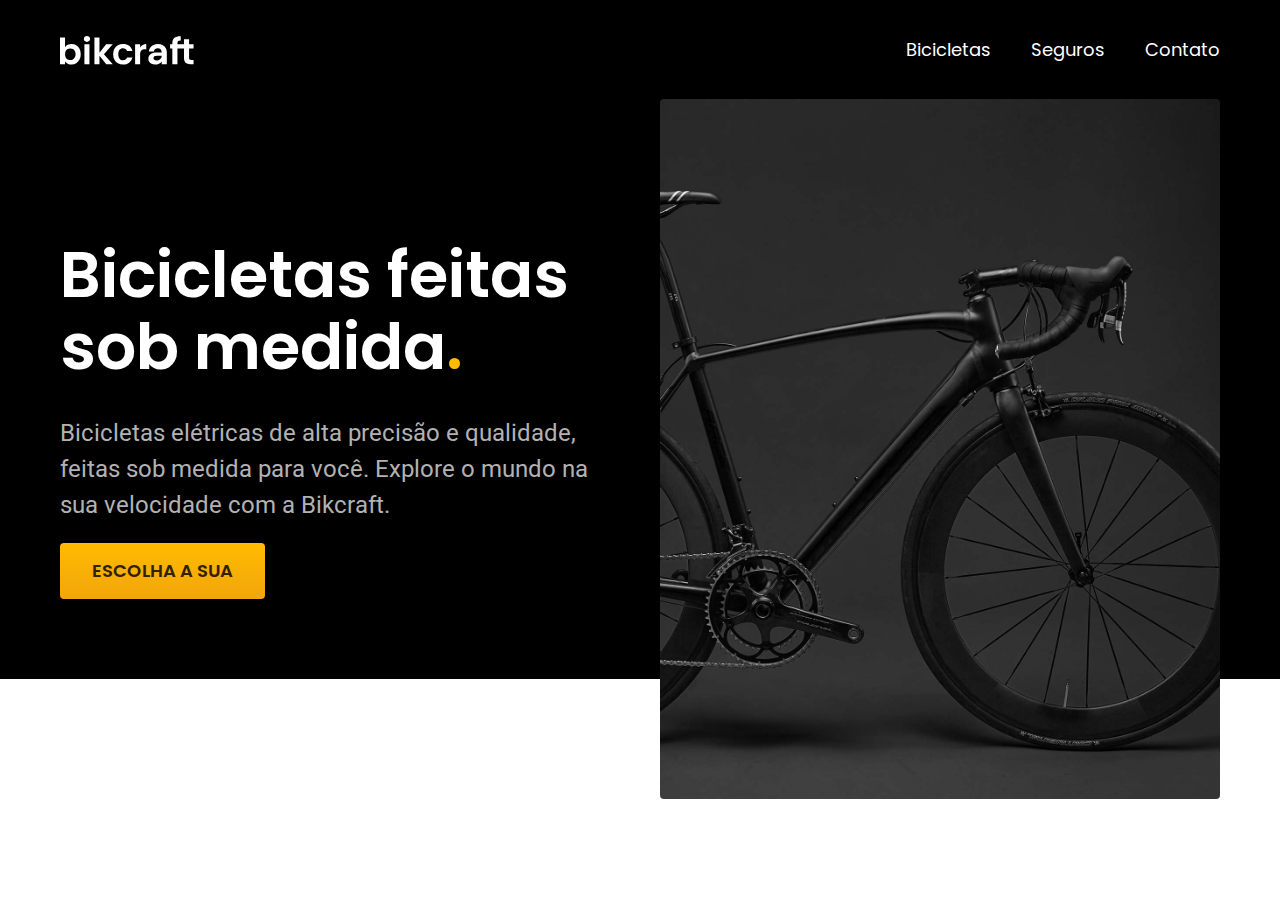
==== index.html @ 0b23254a "implementação do header e da home - aula 1009" ====
<!DOCTYPE html>
<html lang="pt-br">

<head>
  <meta charset="UTF-8">
  <meta name="viewport" content="width=device-width, initial-scale=1.0">

  <title>Bikcraft - Bicicletas Elétricas</title>
  <meta name="description" content="Bicicletas elétricas de alta precisão e qualidade,  feitas sob medida para o cliente. Explore o mundo na sua velocidade com a Bikcraft.">

  <link rel="stylesheet" href="./css/style.css">
  <!-- FONTES - Tipografia -->
  <link rel="preconnect" href="https://fonts.googleapis.com">
  <link rel="preconnect" href="https://fonts.gstatic.com" crossorigin>
  <link href="https://fonts.googleapis.com/css2?family=Poppins:wght@400;600&family=Roboto:wght@400;500&display=swap" rel="stylesheet">

</head>

<body>
  <header class="header-bg">
    <div class="header">
      <a href="./">
        <img src="img/bikcraft.svg" alt="Bikcraft">
      </a>

      <nav aria-label="primaria">
        <ul class="header-menu">
          <li><a href="./bicicletas.html">Bicicletas</a></li>
          <li><a href="./seguros.html">Seguros</a></li>
          <li><a href="./contato.html">Contato</a></li>
        </ul>
      </nav>
    </div>
  </header>

  <main class="introducao-bg">
    <div class="introducao">
      <div class="introducao-conteudo">
        <h1>Bicicletas feitas sob medida<span>.</span></h1>
        <p>Bicicletas elétricas de alta precisão e qualidade, feitas sob medida para você. Explore o mundo na sua velocidade com a Bikcraft.</p>
        <a class="botao" href="./bicicletas.html">Escolha a sua</a>
      </div>
      <div>
        <img src="img/fotos/introducao.jpg" alt="Bicicleta elétrica preta.">
      </div>
    </div>

  </main>

</body>

</html>
---- css/style.css ----
@import "./global/global.css";
@import "./global/header.css";

/* Utilidades */
@import "./utilidades/componentes.css";

/* Home */
@import "./home/introducao.css";
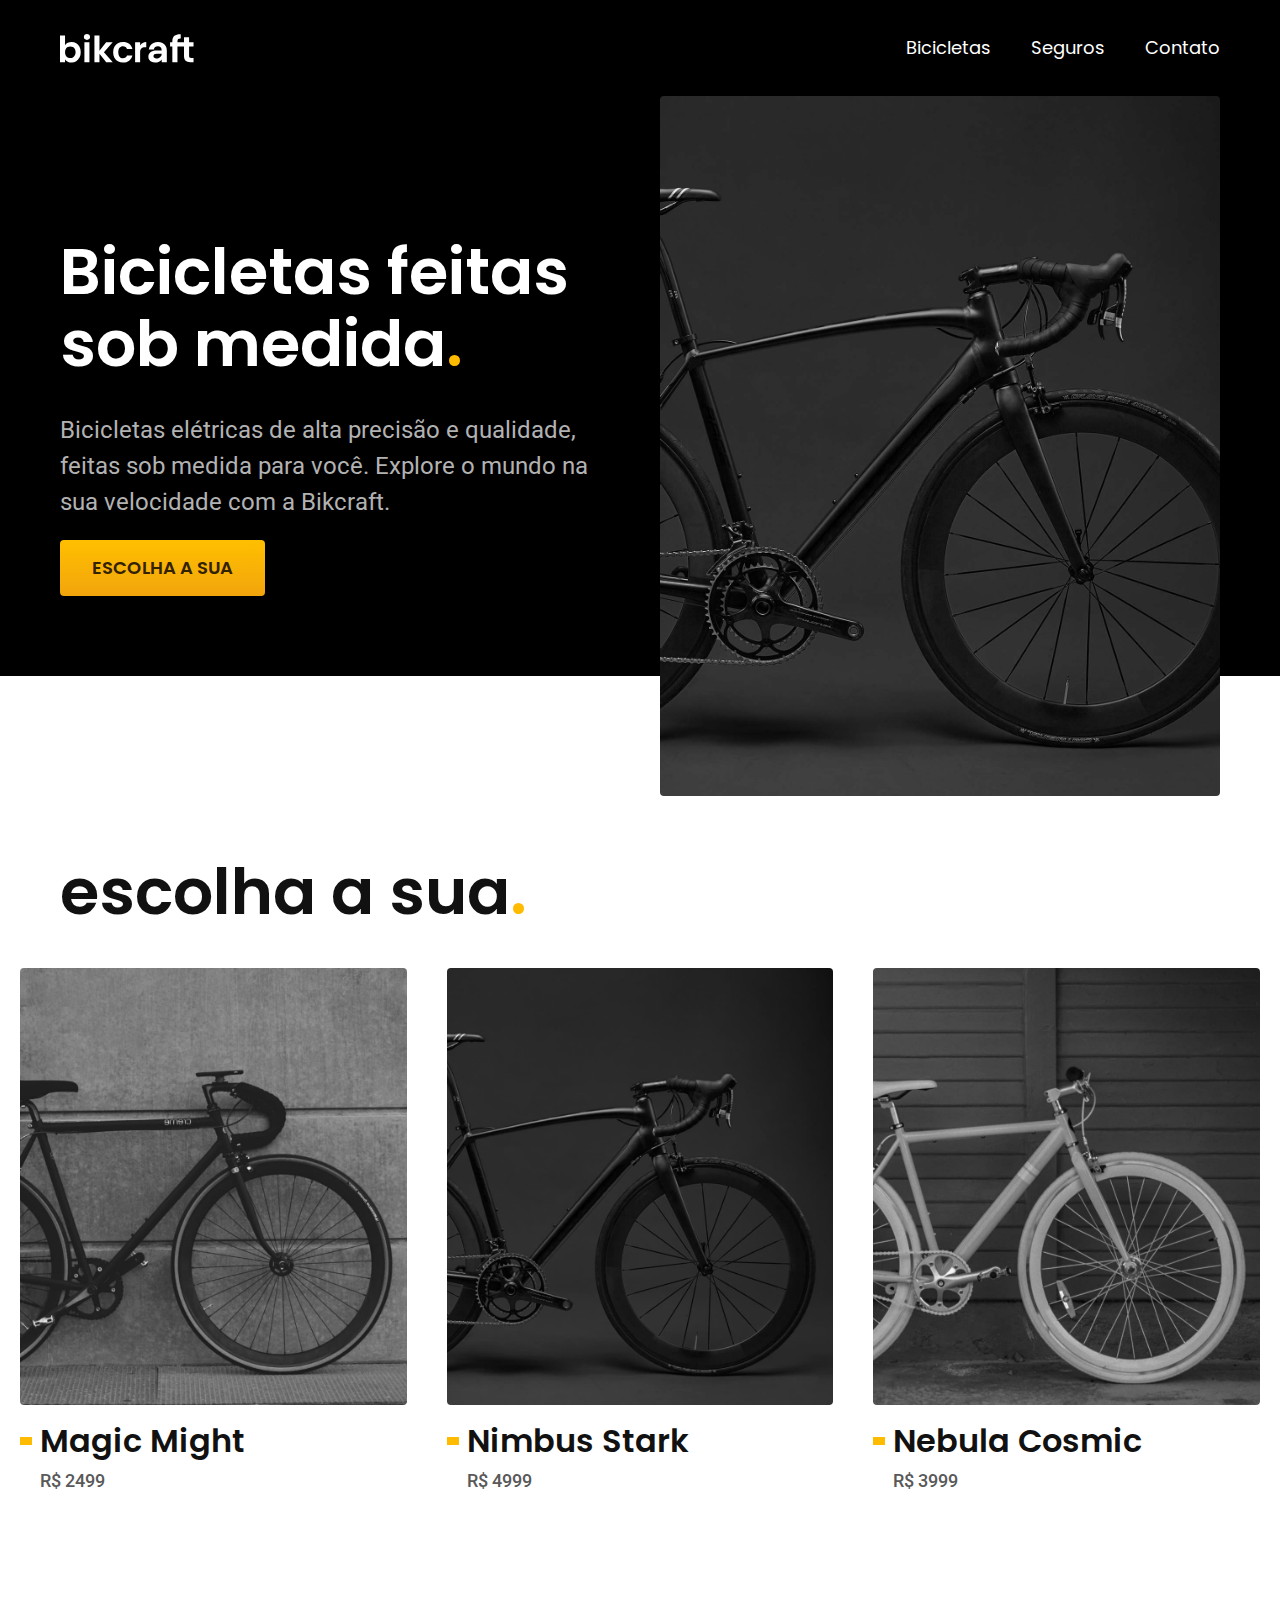
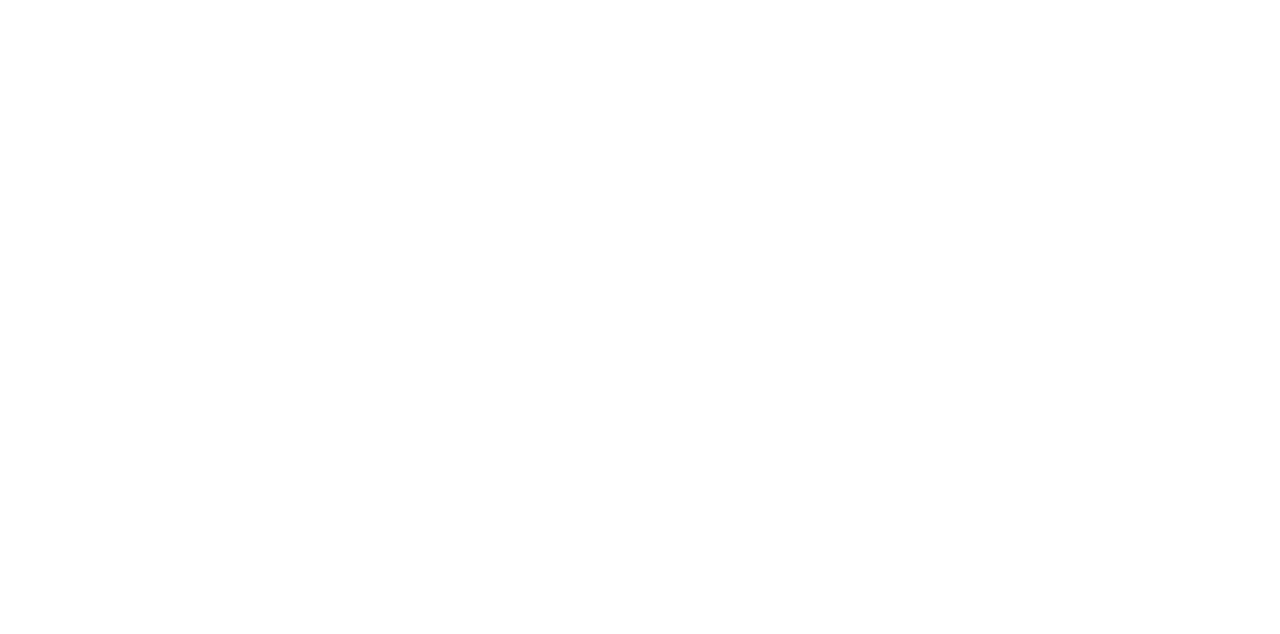
==== commit 538c5002: "implementação da lista de bicicletas e alterando para classes utilitarias - aula 1013" ====
--- a/index.html
+++ b/index.html
@@ -13,18 +13,17 @@
   <link rel="preconnect" href="https://fonts.googleapis.com">
   <link rel="preconnect" href="https://fonts.gstatic.com" crossorigin>
   <link href="https://fonts.googleapis.com/css2?family=Poppins:wght@400;600&family=Roboto:wght@400;500&display=swap" rel="stylesheet">
-
 </head>
 
 <body>
   <header class="header-bg">
-    <div class="header">
+    <div class="header container">
       <a href="./">
-        <img src="img/bikcraft.svg" alt="Bikcraft">
+        <img src="./img/bikcraft.svg" alt="Bikcraft">
       </a>
 
       <nav aria-label="primaria">
-        <ul class="header-menu">
+        <ul class="header-menu font-1-m cor-0">
           <li><a href="./bicicletas.html">Bicicletas</a></li>
           <li><a href="./seguros.html">Seguros</a></li>
           <li><a href="./contato.html">Contato</a></li>
@@ -34,18 +33,47 @@
   </header>
 
   <main class="introducao-bg">
-    <div class="introducao">
+    <div class="introducao container">
       <div class="introducao-conteudo">
-        <h1>Bicicletas feitas sob medida<span>.</span></h1>
-        <p>Bicicletas elétricas de alta precisão e qualidade, feitas sob medida para você. Explore o mundo na sua velocidade com a Bikcraft.</p>
+        <h1 class="font-1-xxl cor-0">Bicicletas feitas sob medida<span class="cor-p1">.</span></h1>
+        <p class="font-2-l cor-5">Bicicletas elétricas de alta precisão e qualidade, feitas sob medida para você. Explore o mundo na sua velocidade com a Bikcraft.</p>
         <a class="botao" href="./bicicletas.html">Escolha a sua</a>
       </div>
       <div>
-        <img src="img/fotos/introducao.jpg" alt="Bicicleta elétrica preta.">
+        <img src="./img/fotos/introducao.jpg" alt="Bicicleta elétrica preta.">
       </div>
     </div>
+  </main>
 
-  </main>
+  <article class="bicicletas-lista">
+    <h2 class="container font-1-xxl">escolha a sua<span class="cor-p1">.</span></h2>
+
+    <ul>
+      <li>
+        <a href="./bicicletas/magic.html">
+          <img src="img/bicicletas/magic-home.jpg" alt="Bicicleta preta">
+          <h3 class="font-1-xl">Magic Might</h3>
+          <span class="font-2-m cor-8">R$ 2499</span>
+        </a>
+      </li>
+
+      <li>
+        <a href="./bicicletas/nimbus.html">
+          <img src="img/bicicletas/nimbus-home.jpg" alt="Bicicleta preta">
+          <h3 class="font-1-xl">Nimbus Stark</h3>
+          <span class="font-2-m cor-8">R$ 4999</span>
+        </a>
+      </li>
+
+      <li>
+        <a href="./bicicletas/nebula.html">
+          <img src="img/bicicletas/nebula-home.jpg" alt="Bicicleta preta">
+          <h3 class="font-1-xl">Nebula Cosmic</h3>
+          <span class="font-2-m cor-8">R$ 3999</span>
+        </a>
+      </li>
+    </ul>
+  </article>
 
 </body>
 
--- a/css/style.css
+++ b/css/style.css
@@ -1,4 +1,7 @@
 @import "./global/global.css";
+@import "./utilidades/tipografia.css";
+@import "./utilidades/cores.css";
+
 @import "./global/header.css";
 
 /* Utilidades */
@@ -6,3 +9,6 @@
 
 /* Home */
 @import "./home/introducao.css";
+
+/* Bicicletas */
+@import "./bicicletas/bicicletas-lista.css";
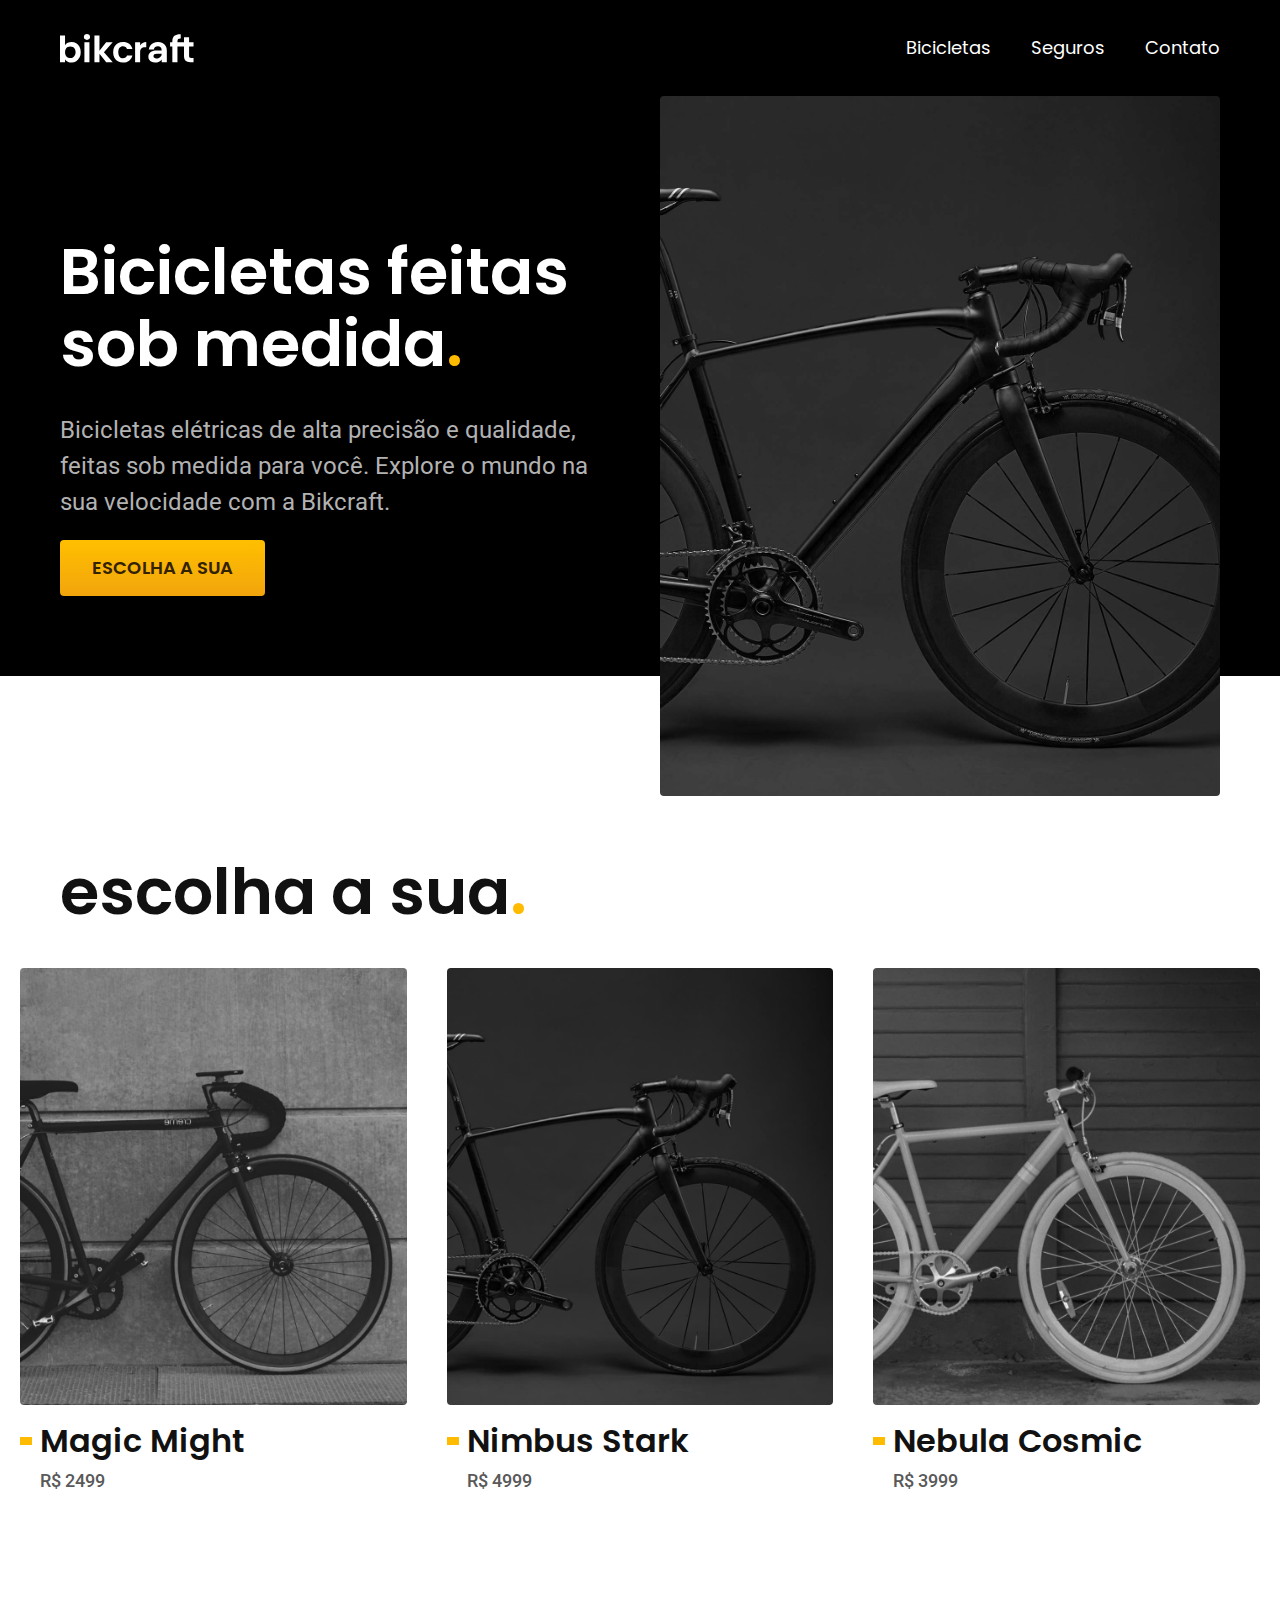
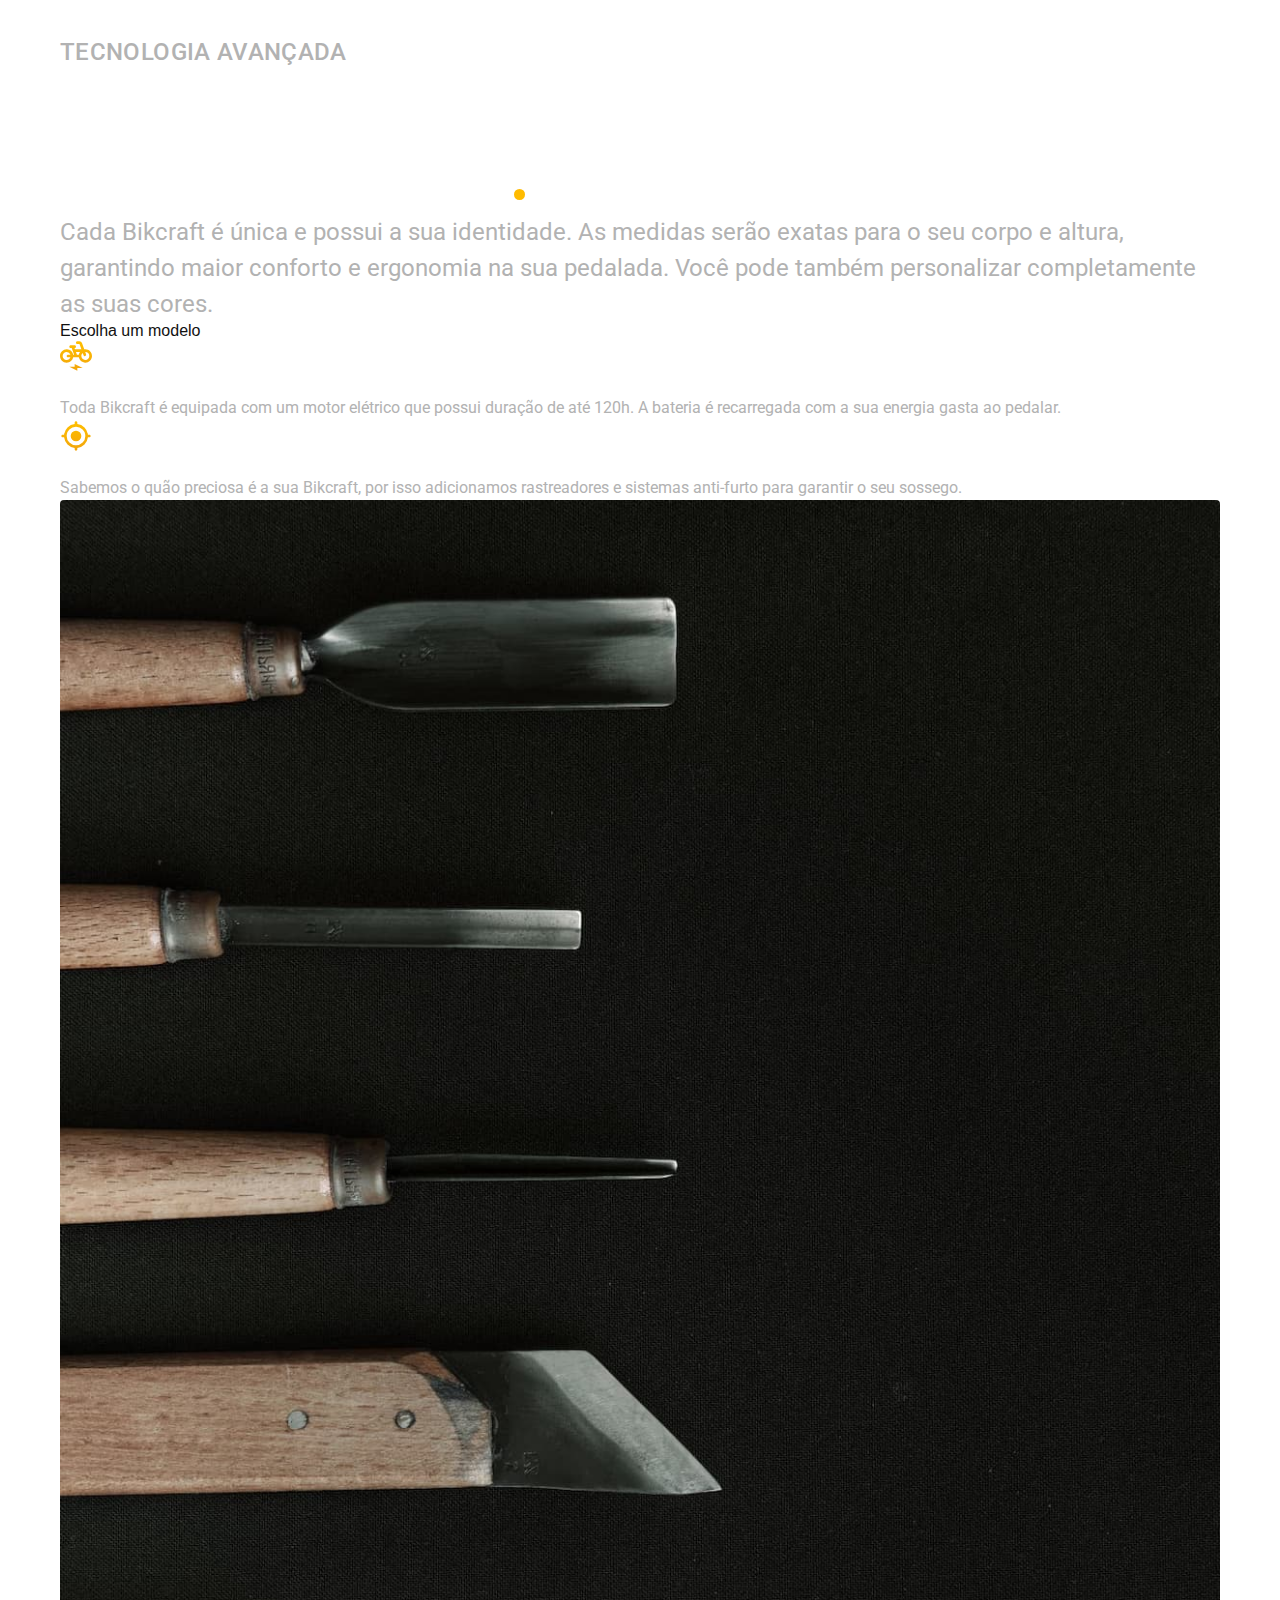
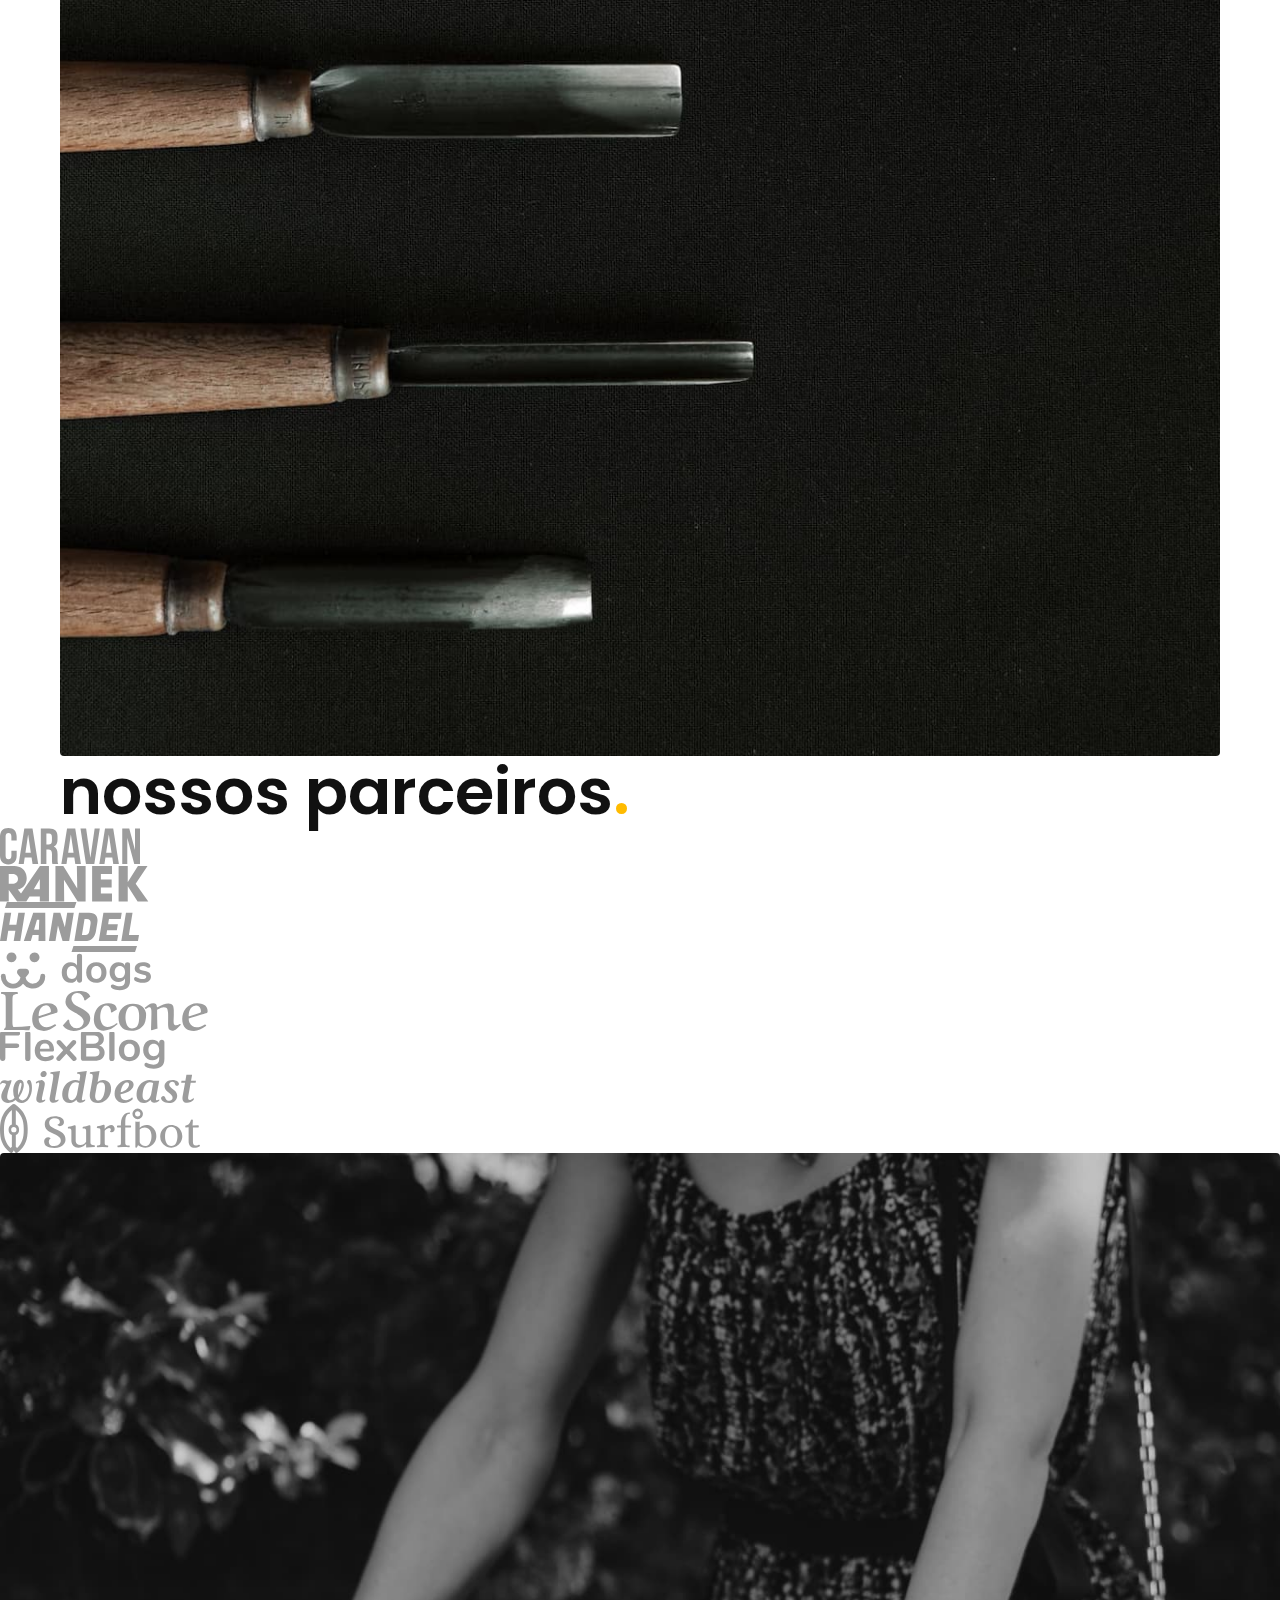
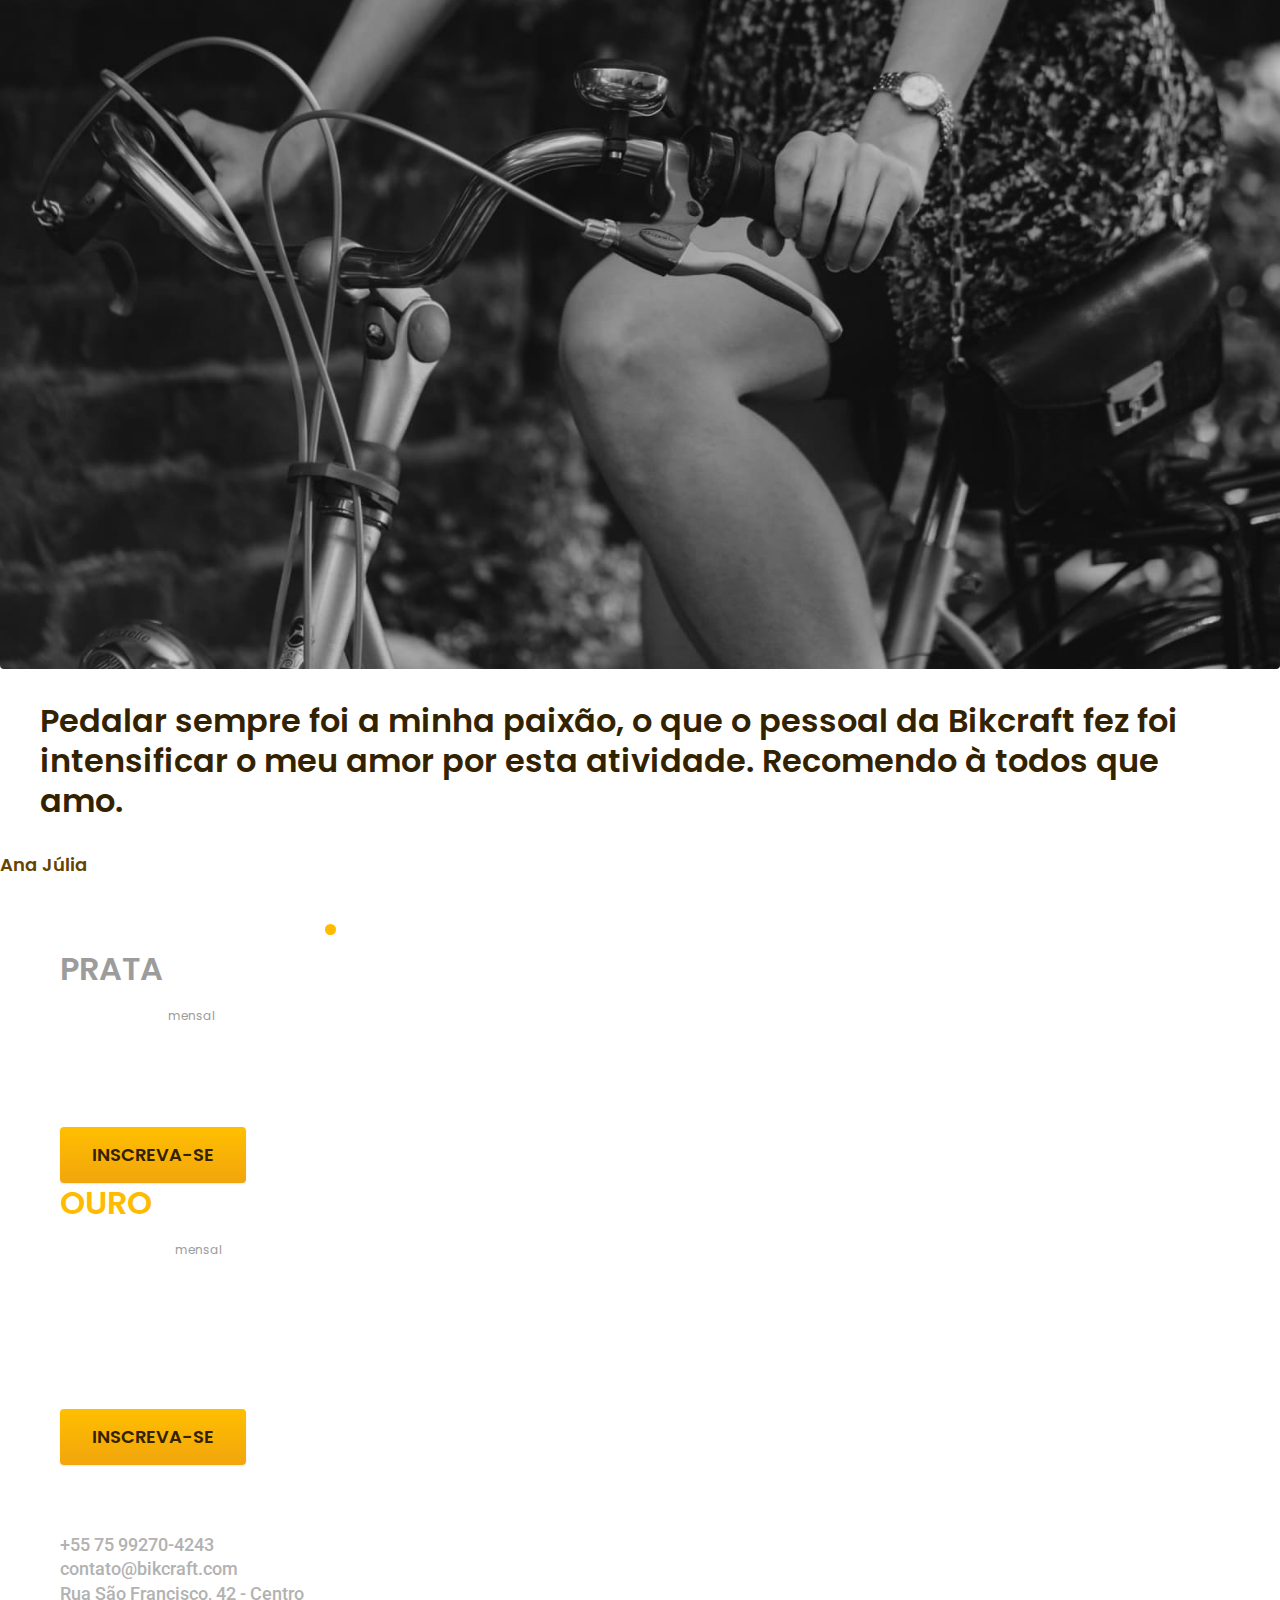
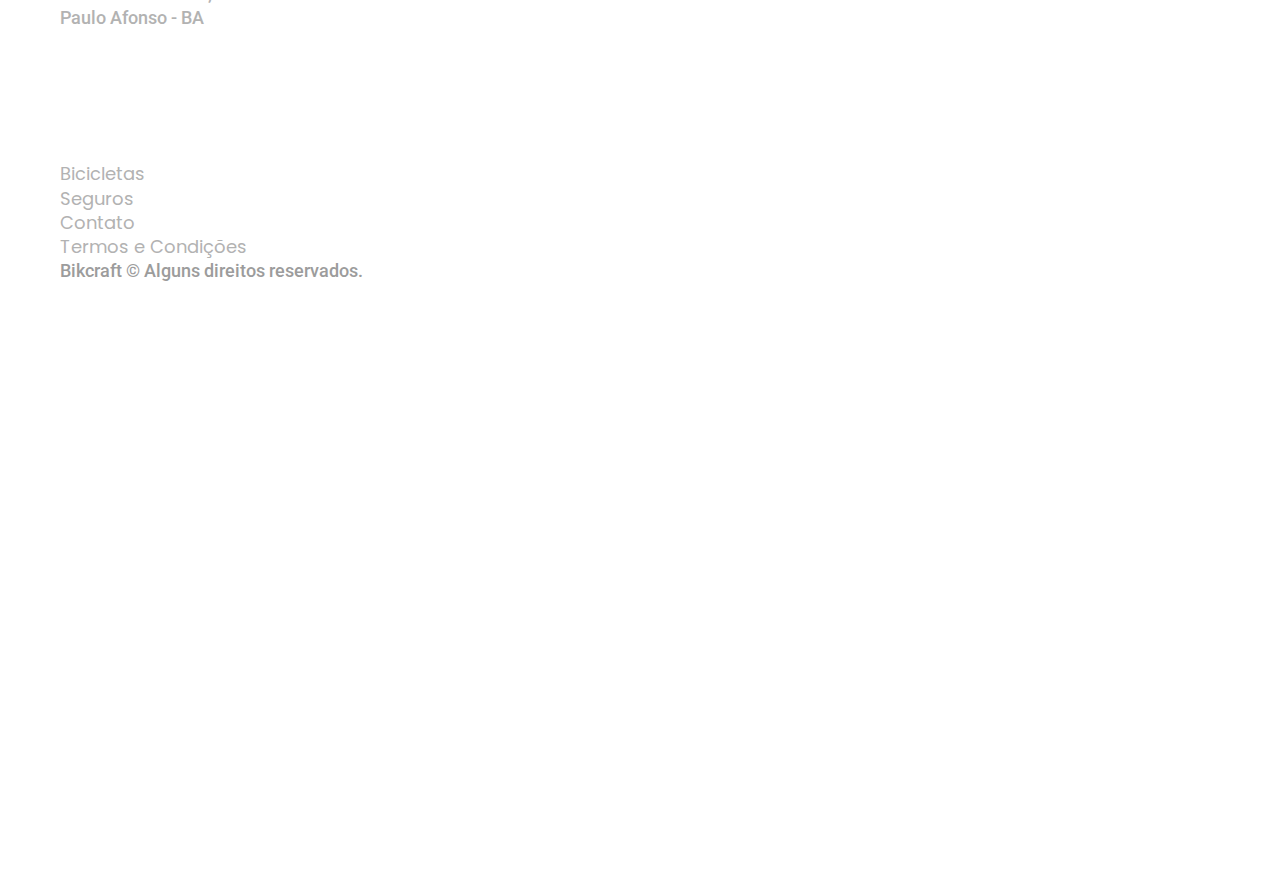
==== commit 2b59b474: "adicionando nova fonte e implementação de novas sessões - 1018" ====
--- a/index.html
+++ b/index.html
@@ -12,7 +12,7 @@
   <!-- FONTES - Tipografia -->
   <link rel="preconnect" href="https://fonts.googleapis.com">
   <link rel="preconnect" href="https://fonts.gstatic.com" crossorigin>
-  <link href="https://fonts.googleapis.com/css2?family=Poppins:wght@400;600&family=Roboto:wght@400;500&display=swap" rel="stylesheet">
+  <link href="https://fonts.googleapis.com/css2?family=Merriweather:ital,wght@1,900&family=Poppins:wght@400;600&family=Roboto:wght@400;500&display=swap" rel="stylesheet">
 </head>
 
 <body>
@@ -75,6 +75,131 @@
     </ul>
   </article>
 
+  <article class="tecnologia-bg">
+    <div class="tecnologia container">
+      <div class="tecnologia-conteudo">
+        <span class="font-2-l-b cor-5">Tecnologia Avançada</span>
+        <h2 class="font-1-xxl cor-0">você escolhe as suas cores e componentes<span class="cor-p1">.</span></h2>
+        <p class="font-2-l cor-5">Cada Bikcraft é única e possui a sua identidade. As medidas serão exatas para o seu corpo e altura, garantindo maior conforto e ergonomia na sua pedalada. Você pode também personalizar completamente as suas cores.</p>
+        <a class="link" href="./bicicletas.html">Escolha um modelo</a>
+        <div class="tecnologia-vantagens">
+          <div>
+            <img src="./img/icones/eletrica.svg" alt="">
+            <h3 class="font-1-m cor-0">Motor Elétrico</h3>
+            <p class="font-2-s cor-5">Toda Bikcraft é equipada com um motor elétrico que possui duração de até 120h. A bateria é recarregada com a sua energia gasta ao pedalar.</p>
+          </div>
+
+          <div>
+            <img src="./img/icones/rastreador.svg" alt="">
+            <h3 class="font-1-m cor-0">Rastreador</h3>
+            <p class="font-2-s cor-5">Sabemos o quão preciosa é a sua Bikcraft, por isso adicionamos rastreadores e sistemas anti-furto para garantir o seu sossego.</p>
+          </div>
+        </div>
+      </div>
+      <div class="tecnologia-imagem">
+        <img src="img/fotos/tecnologia.jpg" alt="">
+      </div>
+    </div>
+  </article>
+
+  <section class="parceiros" aria-label="Nossos Parceiros">
+    <h2 class="container font-1-xxl">nossos parceiros<span class="cor-p1">.</span></h2>
+
+    <ul>
+      <li><img src="./img/parceiros/caravan.svg" alt="caravan"></li>
+      <li><img src="./img/parceiros/ranek.svg" alt="ranek"></li>
+      <li><img src="./img/parceiros/handel.svg" alt="handel"></li>
+      <li><img src="./img/parceiros/dogs.svg" alt="dogs"></li>
+      <li><img src="./img/parceiros/lescone.svg" alt="lescone"></li>
+      <li><img src="./img/parceiros/flexblog.svg" alt="flexblog"></li>
+      <li><img src="./img/parceiros/wildbeast.svg" alt="wildbeast"></li>
+      <li><img src="./img/parceiros/surfbot.svg" alt="surfbot"></li>
+    </ul>
+  </section>
+
+  <section class="depoimento" aria-label="Depoimento">
+    <div>
+      <img src="img/fotos/depoimento.jpg" alt="Pessoa pedalando uma bicicleta bikcraft">
+    </div>
+    <div class="depoimento-conteudo">
+      <blockquote class="font-1-xl cor-p5">
+        <p>Pedalar sempre foi a minha paixão, o que o pessoal da Bikcraft fez foi intensificar o meu amor por esta atividade. Recomendo à todos que amo.</p>
+      </blockquote>
+      <span class="font-1-m-b cor-p4">Ana Júlia</span>
+    </div>
+  </section>
+
+  <article class="seguros-bg">
+    <div class="seguros container">
+      <h2 class="font-1-xxl cor-0">seguros<span class="cor-p1">.</span></h2>
+      <div class="seguros-item">
+        <h3 class="font-1-xl cor-6">PRATA</h3>
+        <span class="font-1-xl cor-0">R$ 199 <span class="font-1-xs cor-6">mensal</span></span>
+        <ul class="font-2-m cor-0">
+          <li>Duas trocas por ano</li>
+          <li>Assistência técnica</li>
+          <li>Suporte 08h às 18h</li>
+          <li>Cobertura estadual</li>
+        </ul>
+        <a class="botao secundario" href="./orcamento.html">Inscreva-se</a>
+      </div>
+
+      <div class="seguros-item">
+        <h3 class="font-1-xl cor-p1">OURO</h3>
+        <span class="font-1-xl cor-0">R$ 299 <span class="font-1-xs cor-6">mensal</span></span>
+        <ul class="font-2-m cor-0">
+          <li>Cinco trocas por ano</li>
+          <li>Assistência especial</li>
+          <li>Suporte 24h</li>
+          <li>Cobertura nacional</li>
+          <li>Desconto em parceiros</li>
+          <li>Acesso ao Clube Bikcraft</li>
+        </ul>
+        <a class="botao" href="./orcamento.html">Inscreva-se</a>
+      </div>
+    </div>
+  </article>
+
+  <footer class="footer-bg">
+    <div class="footer container">
+      <img src="img/bikcraft.svg" alt="Bikcraft">
+      <div class="footer-contato">
+        <h3 class="font-2-l-b cor-0">Contato</h3>
+        <ul class="font-2-m cor-5">
+          <li><a href="tel:+5575992704243">+55 75 99270-4243</a></li>
+          <li><a href="mailto:contato@bikcraft.com">contato@bikcraft.com</a></li>
+          <li>Rua São Francisco, 42 - Centro</li>
+          <li>Paulo Afonso - BA</li>
+        </ul>
+
+        <div class="footer-redes">
+          <a href="./">
+            <img src="./img/redes/instagram.svg" alt="Instagram">
+          </a>
+          <a href="./">
+            <img src="./img/redes/facebook.svg" alt="Facebook">
+          </a>
+          <a href="./">
+            <img src="./img/redes/youtube.svg" alt="YouTube">
+          </a>
+        </div>
+      </div>
+      <div class="footer-informacoes">
+        <h3 class="font-2-l-b cor-0">Informações</h3>
+        <nav>
+          <ul class="font-1-m cor-5">
+            <li><a href="./bicicletas.html">Bicicletas</a></li>
+            <li><a href="./seguros.html">Seguros</a></li>
+            <li><a href="./contato.html">Contato</a></li>
+            <li><a href="./termos.html">Termos e Condições</a></li>
+          </ul>
+        </nav>
+      </div>
+      <p class="footer-copy font-2-m cor-6">Bikcraft © Alguns direitos reservados.</p>
+    </div>
+
+  </footer>
+
 </body>
 
 </html>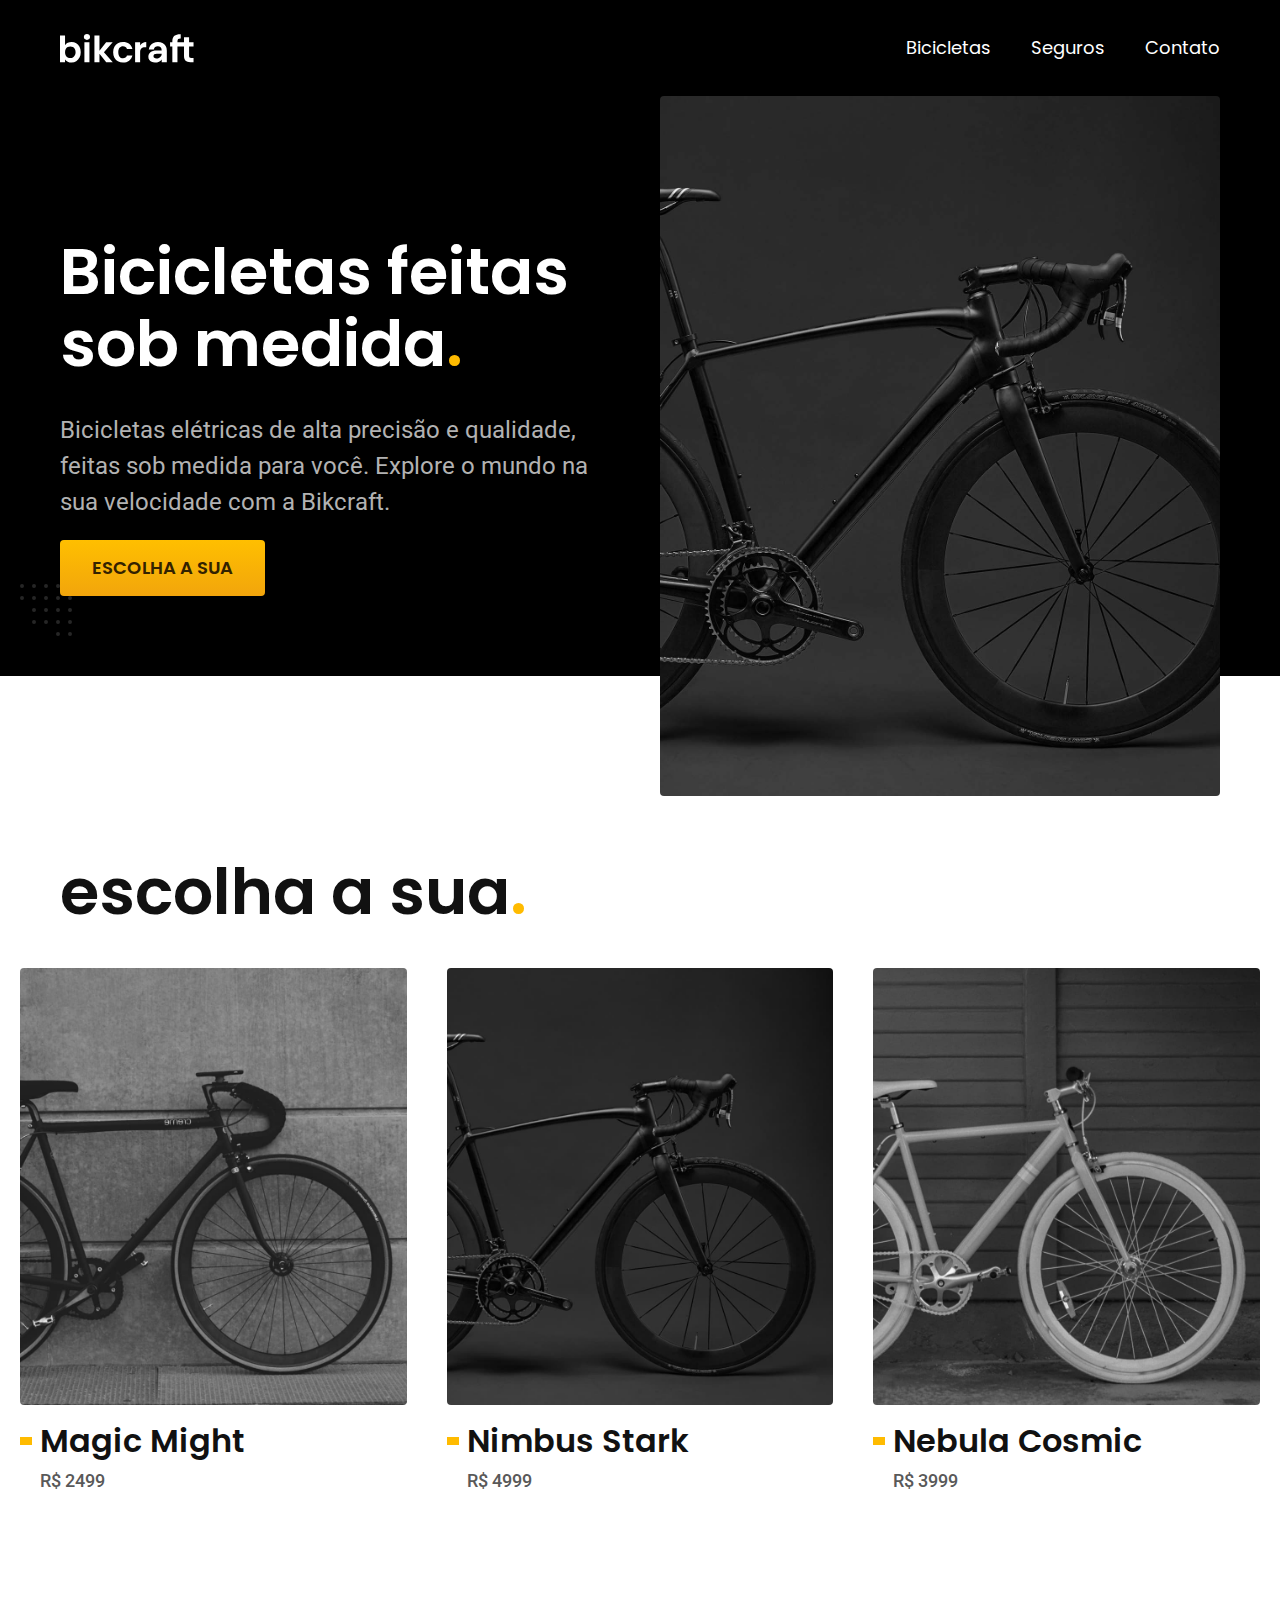
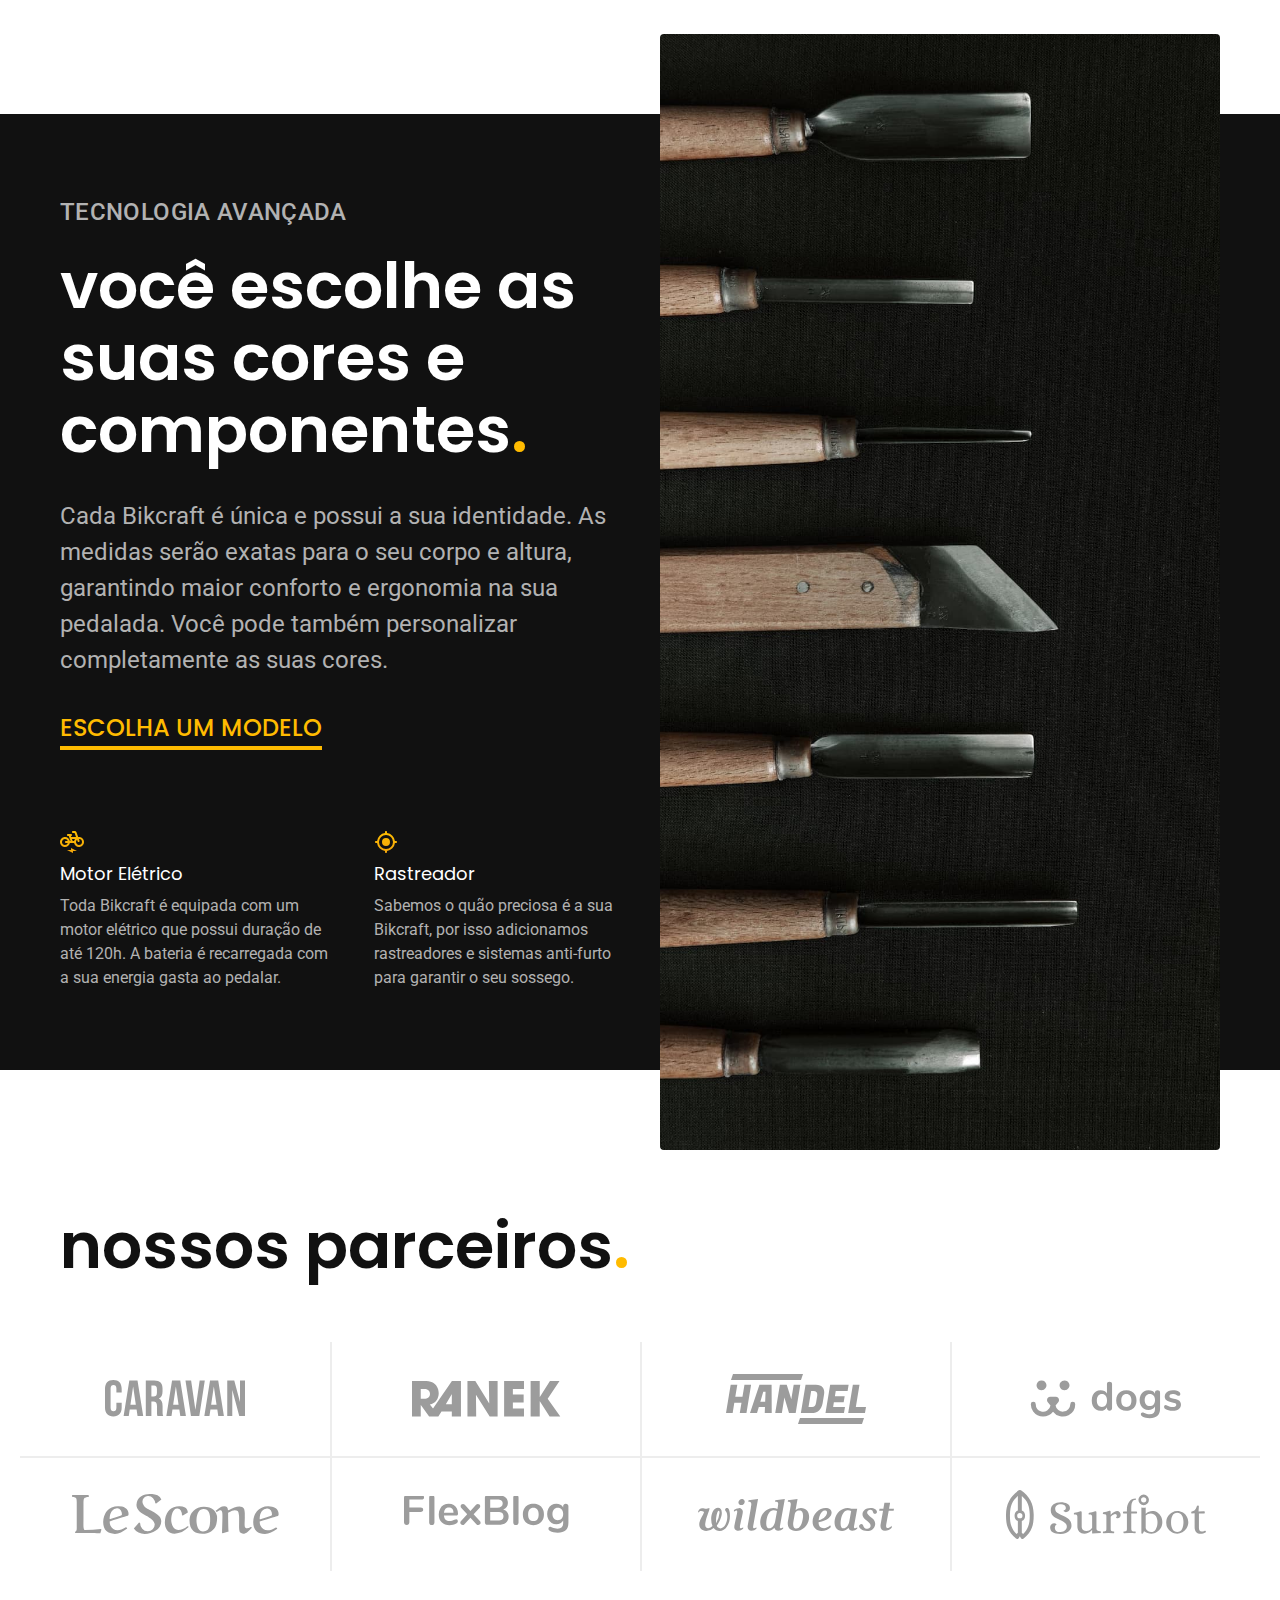
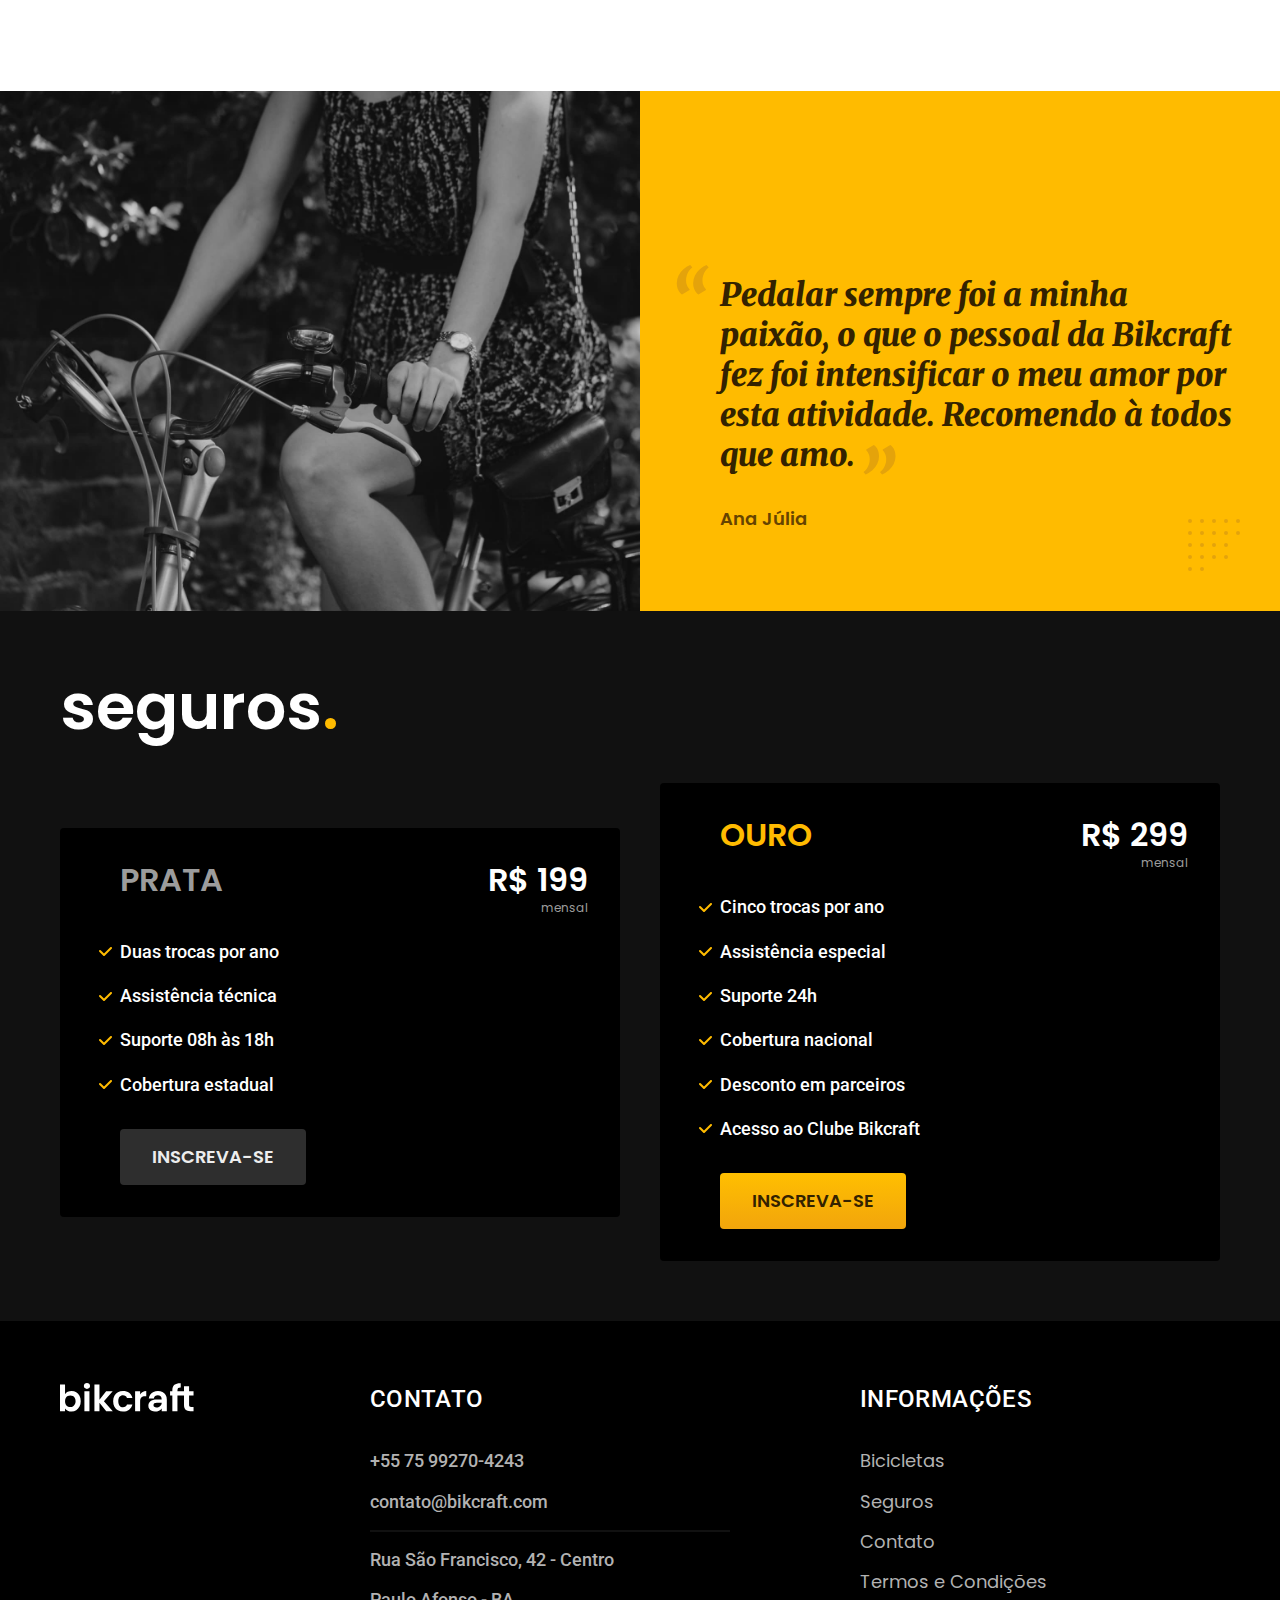
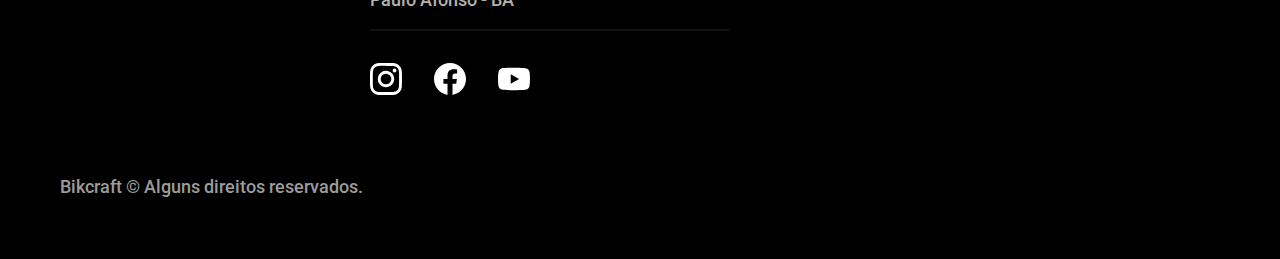
==== commit 815e21ef: "otimizações" ====
--- a/index.html
+++ b/index.html
@@ -8,6 +8,7 @@
   <title>Bikcraft - Bicicletas Elétricas</title>
   <meta name="description" content="Bicicletas elétricas de alta precisão e qualidade,  feitas sob medida para o cliente. Explore o mundo na sua velocidade com a Bikcraft.">
 
+  <link rel="preload" href="./css/style.css" as="style">
   <link rel="stylesheet" href="./css/style.css">
   <!-- FONTES - Tipografia -->
   <link rel="preconnect" href="https://fonts.googleapis.com">
@@ -19,7 +20,7 @@
   <header class="header-bg">
     <div class="header container">
       <a href="./">
-        <img src="./img/bikcraft.svg" alt="Bikcraft">
+        <img src="./img/bikcraft.svg" width="136" height="32" alt="Bikcraft">
       </a>
 
       <nav aria-label="primaria">
@@ -39,9 +40,12 @@
         <p class="font-2-l cor-5">Bicicletas elétricas de alta precisão e qualidade, feitas sob medida para você. Explore o mundo na sua velocidade com a Bikcraft.</p>
         <a class="botao" href="./bicicletas.html">Escolha a sua</a>
       </div>
-      <div>
-        <img src="./img/fotos/introducao.jpg" alt="Bicicleta elétrica preta.">
-      </div>
+      <picture>
+        <!-- otimizando imagem menor ao carregamento da pagina, definindo width e height de cada uma. No source é definido uma imagem de resolução menor
+        e também um media especifico para a troca da imagem.  -->
+        <source media="(max-width: 800px)" srcset="./img/bicicletas/nimbus.jpg">
+        <img src="./img/fotos/introducao.jpg" width="1280" height="1600" alt="Bicicleta elétrica preta.">
+      </picture>
     </div>
   </main>
 
@@ -51,7 +55,7 @@
     <ul>
       <li>
         <a href="./bicicletas/magic.html">
-          <img src="img/bicicletas/magic-home.jpg" alt="Bicicleta preta">
+          <img src="img/bicicletas/magic-home.jpg" width="920" height="1040" alt="Bicicleta preta">
           <h3 class="font-1-xl">Magic Might</h3>
           <span class="font-2-m cor-8">R$ 2499</span>
         </a>
@@ -59,7 +63,7 @@
 
       <li>
         <a href="./bicicletas/nimbus.html">
-          <img src="img/bicicletas/nimbus-home.jpg" alt="Bicicleta preta">
+          <img src="img/bicicletas/nimbus-home.jpg" width="920" height="1040" alt="Bicicleta preta">
           <h3 class="font-1-xl">Nimbus Stark</h3>
           <span class="font-2-m cor-8">R$ 4999</span>
         </a>
@@ -67,7 +71,7 @@
 
       <li>
         <a href="./bicicletas/nebula.html">
-          <img src="img/bicicletas/nebula-home.jpg" alt="Bicicleta preta">
+          <img src="img/bicicletas/nebula-home.jpg" width="920" height="1040" alt="Bicicleta preta">
           <h3 class="font-1-xl">Nebula Cosmic</h3>
           <span class="font-2-m cor-8">R$ 3999</span>
         </a>
@@ -84,20 +88,20 @@
         <a class="link" href="./bicicletas.html">Escolha um modelo</a>
         <div class="tecnologia-vantagens">
           <div>
-            <img src="./img/icones/eletrica.svg" alt="">
+            <img src="./img/icones/eletrica.svg" width="24" height="24" alt="">
             <h3 class="font-1-m cor-0">Motor Elétrico</h3>
             <p class="font-2-s cor-5">Toda Bikcraft é equipada com um motor elétrico que possui duração de até 120h. A bateria é recarregada com a sua energia gasta ao pedalar.</p>
           </div>
 
           <div>
-            <img src="./img/icones/rastreador.svg" alt="">
+            <img src="./img/icones/rastreador.svg" width="24" height="24" alt="">
             <h3 class="font-1-m cor-0">Rastreador</h3>
             <p class="font-2-s cor-5">Sabemos o quão preciosa é a sua Bikcraft, por isso adicionamos rastreadores e sistemas anti-furto para garantir o seu sossego.</p>
           </div>
         </div>
       </div>
       <div class="tecnologia-imagem">
-        <img src="img/fotos/tecnologia.jpg" alt="">
+        <img src="img/fotos/tecnologia.jpg" width="1200" height="1920" alt="">
       </div>
     </div>
   </article>
@@ -106,20 +110,20 @@
     <h2 class="container font-1-xxl">nossos parceiros<span class="cor-p1">.</span></h2>
 
     <ul>
-      <li><img src="./img/parceiros/caravan.svg" alt="caravan"></li>
-      <li><img src="./img/parceiros/ranek.svg" alt="ranek"></li>
-      <li><img src="./img/parceiros/handel.svg" alt="handel"></li>
-      <li><img src="./img/parceiros/dogs.svg" alt="dogs"></li>
-      <li><img src="./img/parceiros/lescone.svg" alt="lescone"></li>
-      <li><img src="./img/parceiros/flexblog.svg" alt="flexblog"></li>
-      <li><img src="./img/parceiros/wildbeast.svg" alt="wildbeast"></li>
-      <li><img src="./img/parceiros/surfbot.svg" alt="surfbot"></li>
+      <li><img src="./img/parceiros/caravan.svg" alt="Caravan" width="140" height="38"></li>
+      <li><img src="./img/parceiros/ranek.svg" alt="Ranek" width="149" height="36"></li>
+      <li><img src="./img/parceiros/handel.svg" alt="Handel" width="140" height="50"></li>
+      <li><img src="./img/parceiros/dogs.svg" alt="Dogs" width="152" height="39"></li>
+      <li><img src="./img/parceiros/lescone.svg" alt="LeScone" width="208" height="41"></li>
+      <li><img src="./img/parceiros/flexblog.svg" alt="FlexBlog" width="165" height="38"></li>
+      <li><img src="./img/parceiros/wildbeast.svg" alt="Wildbeast" width="196" height="34"></li>
+      <li><img src="./img/parceiros/surfbot.svg" alt="Surfbot" width="200" height="49"></li>
     </ul>
   </section>
 
   <section class="depoimento" aria-label="Depoimento">
     <div>
-      <img src="img/fotos/depoimento.jpg" alt="Pessoa pedalando uma bicicleta bikcraft">
+      <img src="./img/fotos/depoimento.jpg" width="1560" height="1360" alt="Pessoa pedalando uma bicicleta bikcraft">
     </div>
     <div class="depoimento-conteudo">
       <blockquote class="font-1-xl cor-p5">
@@ -162,7 +166,7 @@
 
   <footer class="footer-bg">
     <div class="footer container">
-      <img src="img/bikcraft.svg" alt="Bikcraft">
+      <img src="./img/bikcraft.svg" width="136" height="32" alt="Bikcraft">
       <div class="footer-contato">
         <h3 class="font-2-l-b cor-0">Contato</h3>
         <ul class="font-2-m cor-5">
@@ -174,13 +178,13 @@
 
         <div class="footer-redes">
           <a href="./">
-            <img src="./img/redes/instagram.svg" alt="Instagram">
+            <img src="./img/redes/instagram.svg" width="32" height="32" alt="Instagram">
           </a>
           <a href="./">
-            <img src="./img/redes/facebook.svg" alt="Facebook">
+            <img src="./img/redes/facebook.svg" width="32" height="32" alt="Facebook">
           </a>
           <a href="./">
-            <img src="./img/redes/youtube.svg" alt="YouTube">
+            <img src="./img/redes/youtube.svg" width="32" height="32" alt="YouTube">
           </a>
         </div>
       </div>
--- a/css/style.css
+++ b/css/style.css
@@ -3,12 +3,37 @@
 @import "./utilidades/cores.css";
 
 @import "./global/header.css";
+@import "./global/footer.css";
 
 /* Utilidades */
 @import "./utilidades/componentes.css";
+@import "./utilidades/formulario.css";
 
 /* Home */
 @import "./home/introducao.css";
+@import "./home/tecnologia.css";
+@import "./home/parceiros.css";
+@import "./home/depoimento.css";
 
 /* Bicicletas */
 @import "./bicicletas/bicicletas-lista.css";
+@import "./bicicletas/bicicletas.css";
+
+/* Bicicleta */
+@import "./bicicleta/bicicleta.css";
+@import "./bicicleta/seguro.css";
+
+/* Seguros */
+@import "./seguros/seguros.css";
+@import "./seguros/vantagens.css";
+@import "./seguros/perguntas.css";
+
+/* Contato */
+@import "./contato/contato.css";
+@import "./contato/lojas.css";
+
+/* Orcamento */
+@import "./orcamento/orcamento.css";
+
+/* Termos */
+@import "./termos/termos.css";
--- a/css/style.css
+++ b/css/style.css
@@ -3,12 +3,37 @@
 @import "./utilidades/cores.css";
 
 @import "./global/header.css";
+@import "./global/footer.css";
 
 /* Utilidades */
 @import "./utilidades/componentes.css";
+@import "./utilidades/formulario.css";
 
 /* Home */
 @import "./home/introducao.css";
+@import "./home/tecnologia.css";
+@import "./home/parceiros.css";
+@import "./home/depoimento.css";
 
 /* Bicicletas */
 @import "./bicicletas/bicicletas-lista.css";
+@import "./bicicletas/bicicletas.css";
+
+/* Bicicleta */
+@import "./bicicleta/bicicleta.css";
+@import "./bicicleta/seguro.css";
+
+/* Seguros */
+@import "./seguros/seguros.css";
+@import "./seguros/vantagens.css";
+@import "./seguros/perguntas.css";
+
+/* Contato */
+@import "./contato/contato.css";
+@import "./contato/lojas.css";
+
+/* Orcamento */
+@import "./orcamento/orcamento.css";
+
+/* Termos */
+@import "./termos/termos.css";
